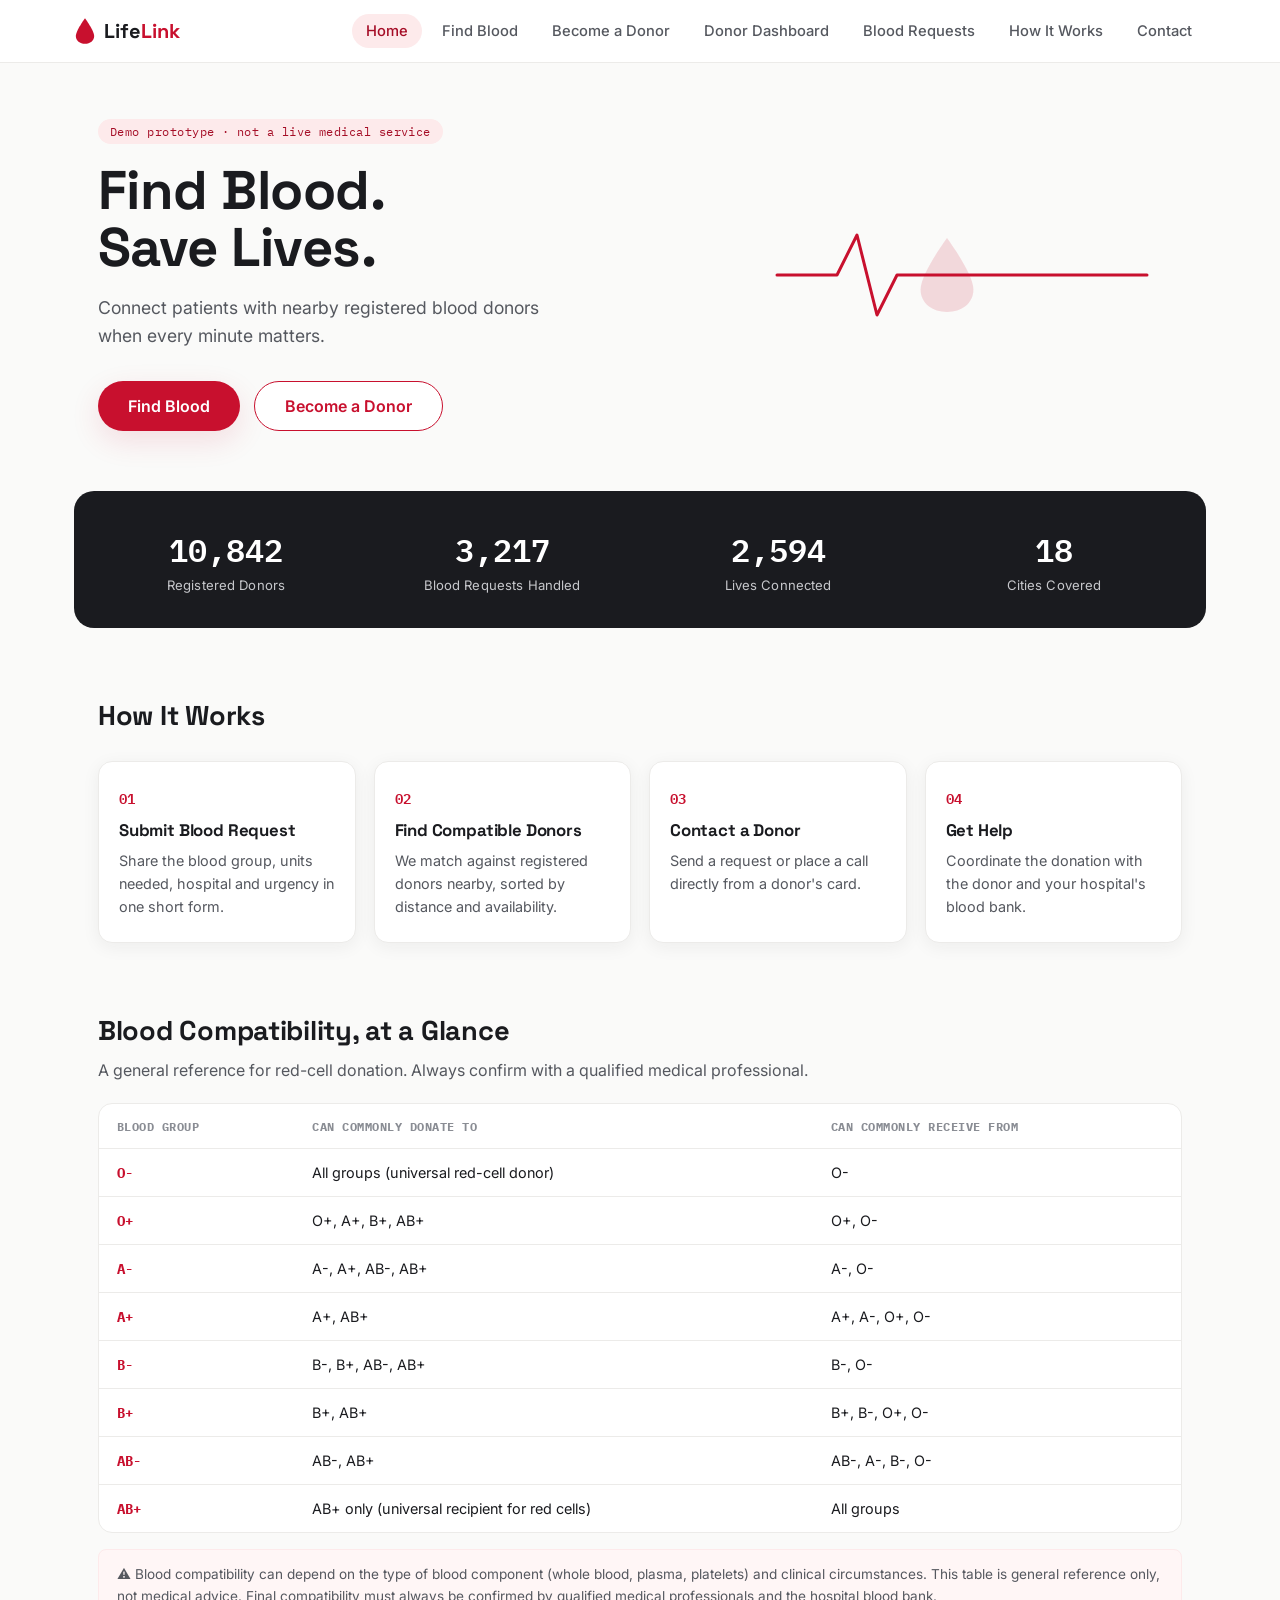
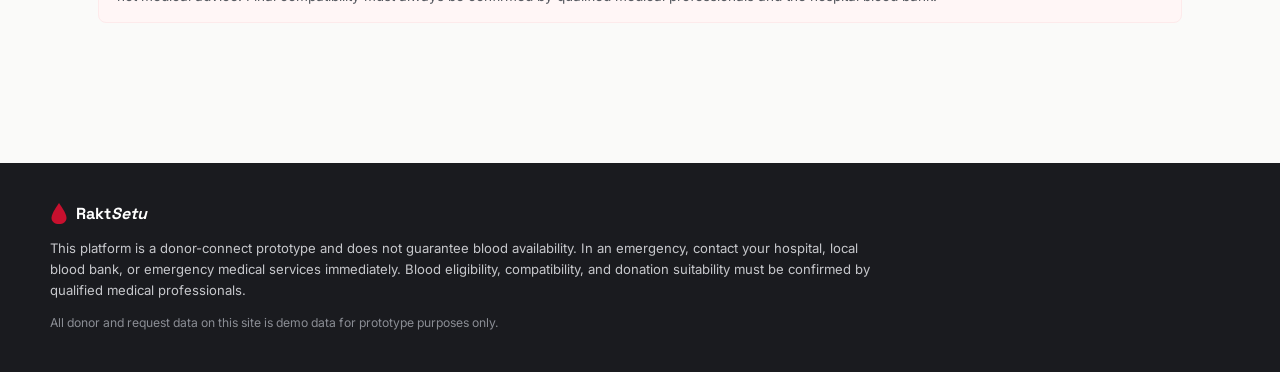
==== index.html @ 74fdc509 "Add files via upload" ====
<!DOCTYPE html>
<html lang="en">
<head>
<meta charset="UTF-8">
<meta name="viewport" content="width=device-width, initial-scale=1.0">
<title>LifeLink — Smart Blood Donation Network</title>
<link rel="stylesheet" href="style.css">
<link rel="preconnect" href="https://fonts.googleapis.com">
<link href="https://fonts.googleapis.com/css2?family=Space+Grotesk:wght@500;600;700&family=Inter:wght@400;500;600;700&family=IBM+Plex+Mono:wght@500;600&display=swap" rel="stylesheet">
</head>
<body>

<!-- ============ NAVIGATION ============ -->
<header class="site-header">
  <div class="nav-wrap">
    <a href="#" class="brand" data-nav="home">
      <svg class="brand-drop" viewBox="0 0 24 28" width="22" height="26"><path d="M12 0C12 0 2 13.5 2 19.5C2 24.75 6.48 28 12 28C17.52 28 22 24.75 22 19.5C22 13.5 12 0 12 0Z"/></svg>
      <span>Life<em>Link</em></span>
    </a>

    <nav class="main-nav" id="mainNav">
      <a href="#" data-nav="home" class="nav-link active">Home</a>
      <a href="#" data-nav="find" class="nav-link">Find Blood</a>
      <a href="#" data-nav="register" class="nav-link">Become a Donor</a>
      <a href="#" data-nav="dashboard" class="nav-link">Donor Dashboard</a>
      <a href="#" data-nav="requests" class="nav-link">Blood Requests</a>
      <a href="#" data-nav="about" class="nav-link">How It Works</a>
      <a href="#" data-nav="contact" class="nav-link">Contact</a>
    </nav>

    <button class="hamburger" id="hamburgerBtn" aria-label="Toggle navigation">
      <span></span><span></span><span></span>
    </button>
  </div>
</header>

<main id="app">

  <!-- ============ HOME ============ -->
  <section class="page active" id="page-home">

    <div class="hero">
      <div class="hero-copy">
        <span class="eyebrow">Demo prototype · not a live medical service</span>
        <h1>Find Blood.<br>Save Lives.</h1>
        <p class="hero-sub">Connect patients with nearby registered blood donors when every minute matters.</p>
        <div class="hero-actions">
          <button class="btn btn-primary btn-lg" data-nav="find">Find Blood</button>
          <button class="btn btn-outline btn-lg" data-nav="register">Become a Donor</button>
        </div>
      </div>
      <div class="hero-visual" aria-hidden="true">
        <svg class="pulse-line" viewBox="0 0 400 120" preserveAspectRatio="none">
          <polyline points="0,60 90,60 110,20 130,100 150,60 400,60" fill="none"/>
        </svg>
        <svg class="hero-drop" viewBox="0 0 24 28"><path d="M12 0C12 0 2 13.5 2 19.5C2 24.75 6.48 28 12 28C17.52 28 22 24.75 22 19.5C22 13.5 12 0 12 0Z"/></svg>
      </div>
    </div>

    <section class="stats-strip">
      <div class="stat"><span class="stat-num" data-count="10842">0</span><span class="stat-label">Registered Donors</span></div>
      <div class="stat"><span class="stat-num" data-count="3217">0</span><span class="stat-label">Blood Requests Handled</span></div>
      <div class="stat"><span class="stat-num" data-count="2594">0</span><span class="stat-label">Lives Connected</span></div>
      <div class="stat"><span class="stat-num" data-count="18">0</span><span class="stat-label">Cities Covered</span></div>
    </section>

    <section class="how-section">
      <h2>How It Works</h2>
      <div class="steps-grid">
        <div class="step-card">
          <span class="step-index">01</span>
          <h3>Submit Blood Request</h3>
          <p>Share the blood group, units needed, hospital and urgency in one short form.</p>
        </div>
        <div class="step-card">
          <span class="step-index">02</span>
          <h3>Find Compatible Donors</h3>
          <p>We match against registered donors nearby, sorted by distance and availability.</p>
        </div>
        <div class="step-card">
          <span class="step-index">03</span>
          <h3>Contact a Donor</h3>
          <p>Send a request or place a call directly from a donor's card.</p>
        </div>
        <div class="step-card">
          <span class="step-index">04</span>
          <h3>Get Help</h3>
          <p>Coordinate the donation with the donor and your hospital's blood bank.</p>
        </div>
      </div>
    </section>

    <section class="compat-section">
      <h2>Blood Compatibility, at a Glance</h2>
      <p class="section-sub">A general reference for red-cell donation. Always confirm with a qualified medical professional.</p>
      <div class="compat-table-wrap">
        <table class="compat-table">
          <thead><tr><th>Blood Group</th><th>Can commonly donate to</th><th>Can commonly receive from</th></tr></thead>
          <tbody id="compatTableBody"></tbody>
        </table>
      </div>
      <p class="disclaimer-note">⚠️ Blood compatibility can depend on the type of blood component (whole blood, plasma, platelets) and clinical circumstances. This table is general reference only, not medical advice. Final compatibility must always be confirmed by qualified medical professionals and the hospital blood bank.</p>
    </section>

  </section>

  <!-- ============ FIND BLOOD ============ -->
  <section class="page" id="page-find">
    <div class="page-head">
      <h1>Find Blood</h1>
      <p>Search registered donors near your hospital or locality.</p>
    </div>

    <div class="emergency-banner">
      🚨 <strong>Emergency?</strong> This platform does not guarantee blood availability. For urgent medical situations, contact your hospital, local blood bank, or emergency services immediately.
    </div>

    <div class="find-layout">
      <form class="card form-card" id="findForm">
        <h2>Request Details</h2>

        <label>Patient Name
          <input type="text" id="fPatientName" placeholder="e.g. Anita Sharma" required>
        </label>

        <label>Required Blood Group
          <select id="fBloodGroup" required>
            <option value="">Select blood group</option>
            <option>A+</option><option>A-</option>
            <option>B+</option><option>B-</option>
            <option>AB+</option><option>AB-</option>
            <option>O+</option><option>O-</option>
          </select>
        </label>

        <div class="form-row">
          <label>Units Required
            <input type="number" id="fUnits" min="1" max="10" value="1" required>
          </label>
          <label>Urgency
            <select id="fUrgency" required>
              <option value="Normal">Normal</option>
              <option value="Urgent">Urgent</option>
              <option value="Critical">Critical</option>
            </select>
          </label>
        </div>

        <label>Hospital Name
          <input type="text" id="fHospital" placeholder="e.g. City Hospital" required>
        </label>

        <div class="form-row">
          <label>City
            <select id="fCity" required>
              <option value="">Select city</option>
              <option>Delhi</option><option>Noida</option><option>Gurugram</option>
            </select>
          </label>
          <label>Area / Pincode
            <input type="text" id="fArea" placeholder="e.g. Rohini or 110085">
          </label>
        </div>

        <label>Contact Number
          <input type="tel" id="fContact" placeholder="10-digit mobile number" required pattern="[0-9]{10}">
        </label>

        <button type="submit" class="btn btn-primary btn-full">Find Donors</button>
        <p class="form-error" id="findFormError"></p>
      </form>

      <div class="results-col">
        <div class="results-toolbar" id="resultsToolbar" style="display:none;">
          <span id="resultsCount"></span>
          <select id="sortSelect">
            <option value="distance">Sort: Nearest first</option>
            <option value="available">Sort: Available donors first</option>
            <option value="recent">Sort: Recently active</option>
          </select>
        </div>
        <div class="donor-results" id="donorResults">
          <div class="empty-state">
            <svg viewBox="0 0 24 28" width="40" height="46"><path d="M12 0C12 0 2 13.5 2 19.5C2 24.75 6.48 28 12 28C17.52 28 22 24.75 22 19.5C22 13.5 12 0 12 0Z"/></svg>
            <p>Fill the form to search for compatible, nearby donors.</p>
          </div>
        </div>
      </div>
    </div>

    <p class="disclaimer-note footer-disclaimer">This platform is a donor-connect prototype and does not guarantee blood availability. In an emergency, contact your hospital, local blood bank, or emergency medical services immediately. Blood eligibility, compatibility, and donation suitability must be confirmed by qualified medical professionals.</p>
  </section>

  <!-- ============ REGISTER AS DONOR ============ -->
  <section class="page" id="page-register">
    <div class="page-head">
      <h1>Become a Donor</h1>
      <p>Register once — help save lives whenever you're available.</p>
    </div>

    <form class="card form-card wide" id="registerForm">
      <div class="form-row">
        <label>Full Name
          <input type="text" id="rName" required>
        </label>
        <label>Age
          <input type="number" id="rAge" min="18" max="65" required>
        </label>
      </div>

      <div class="form-row">
        <label>Blood Group
          <select id="rBloodGroup" required>
            <option value="">Select blood group</option>
            <option>A+</option><option>A-</option>
            <option>B+</option><option>B-</option>
            <option>AB+</option><option>AB-</option>
            <option>O+</option><option>O-</option>
          </select>
        </label>
        <label>Phone Number
          <input type="tel" id="rPhone" placeholder="10-digit mobile number" pattern="[0-9]{10}" required>
        </label>
      </div>

      <div class="form-row">
        <label>City
          <select id="rCity" required>
            <option value="">Select city</option>
            <option>Delhi</option><option>Noida</option><option>Gurugram</option>
          </select>
        </label>
        <label>Area
          <input type="text" id="rArea" placeholder="e.g. Dwarka" required>
        </label>
      </div>

      <div class="form-row">
        <label>Pincode
          <input type="text" id="rPincode" placeholder="e.g. 110075">
        </label>
        <label>Email
          <input type="email" id="rEmail" required>
        </label>
      </div>

      <div class="form-row">
        <label>Last Donation Date
          <input type="date" id="rLastDonation">
        </label>
        <label>Availability
          <select id="rAvailability" required>
            <option value="true">Available now</option>
            <option value="false">Not available currently</option>
          </select>
        </label>
      </div>

      <label>Profile Photo <span class="optional-tag">optional</span>
        <input type="file" id="rPhoto" accept="image/*">
      </label>

      <label class="checkbox-row">
        <input type="checkbox" id="rConsent" required>
        <span>I agree to be contacted for blood donation requests.</span>
      </label>

      <p class="privacy-note">🔒 We only store what's needed to match you with nearby requests. Your phone number is never shown publicly — requesters contact you through the platform.</p>

      <button type="submit" class="btn btn-primary btn-full">Register as Donor</button>
      <p class="form-error" id="registerFormError"></p>
    </form>
  </section>

  <!-- ============ DONOR DASHBOARD ============ -->
  <section class="page" id="page-dashboard">
    <div class="page-head">
      <h1 id="dashboardWelcome">Donor Dashboard</h1>
      <p>Manage your availability and respond to nearby requests.</p>
    </div>

    <div id="dashboardContent"></div>
  </section>

  <!-- ============ BLOOD REQUESTS ============ -->
  <section class="page" id="page-requests">
    <div class="page-head">
      <h1>Active Blood Requests</h1>
      <p>Live requests from patients and hospitals near you.</p>
    </div>
    <div class="requests-grid" id="requestsGrid"></div>
  </section>

  <!-- ============ ABOUT ============ -->
  <section class="page" id="page-about">
    <div class="page-head">
      <h1>How LifeLink Works</h1>
      <p>A donor-connect layer that sits between patients and the hospital blood bank — never a replacement for either.</p>
    </div>

    <div class="about-grid">
      <div class="card about-card">
        <h3>For patients &amp; families</h3>
        <p>When a hospital doesn't have your required blood type in stock, LifeLink helps you quickly reach nearby registered donors who match your need, so you can coordinate directly while the hospital handles the medical process.</p>
      </div>
      <div class="card about-card">
        <h3>For donors</h3>
        <p>Register once, set your availability, and get notified about nearby requests that match your blood group — donate on your own terms, whenever you're able to.</p>
      </div>
      <div class="card about-card">
        <h3>What this platform is not</h3>
        <p>LifeLink is a prototype donor directory. It does not verify medical eligibility, guarantee blood availability, or replace a hospital blood bank. Always confirm compatibility and eligibility with medical professionals.</p>
      </div>
    </div>

    <section class="compat-section">
      <h2>Blood Compatibility Reference</h2>
      <div class="compat-table-wrap">
        <table class="compat-table">
          <thead><tr><th>Blood Group</th><th>Can commonly donate to</th><th>Can commonly receive from</th></tr></thead>
          <tbody id="compatTableBodyAbout"></tbody>
        </table>
      </div>
      <p class="disclaimer-note">⚠️ Blood compatibility can depend on the type of blood component and clinical circumstances. Final compatibility must always be confirmed by qualified medical professionals and the hospital blood bank.</p>
    </section>
  </section>

  <!-- ============ CONTACT ============ -->
  <section class="page" id="page-contact">
    <div class="page-head">
      <h1>Contact</h1>
      <p>Questions about the prototype, or want to report an issue?</p>
    </div>

    <form class="card form-card" id="contactForm">
      <label>Name
        <input type="text" id="cName" required>
      </label>
      <label>Email
        <input type="email" id="cEmail" required>
      </label>
      <label>Message
        <textarea id="cMessage" rows="5" required></textarea>
      </label>
      <button type="submit" class="btn btn-primary btn-full">Send Message</button>
      <p class="form-error" id="contactFormError"></p>
    </form>

    <div class="card contact-emergency">
      <h3>Medical emergency?</h3>
      <p>Don't wait on this form. Call your hospital or local emergency services immediately.</p>
    </div>
  </section>

</main>

<!-- ============ FOOTER ============ -->
<footer class="site-footer">
  <div class="footer-wrap">
    <div class="footer-brand">
      <svg class="brand-drop" viewBox="0 0 24 28" width="18" height="21"><path d="M12 0C12 0 2 13.5 2 19.5C2 24.75 6.48 28 12 28C17.52 28 22 24.75 22 19.5C22 13.5 12 0 12 0Z"/></svg>
      <span>Rakt<em>Setu</em></span>
    </div>
    <p class="footer-disclaimer">This platform is a donor-connect prototype and does not guarantee blood availability. In an emergency, contact your hospital, local blood bank, or emergency medical services immediately. Blood eligibility, compatibility, and donation suitability must be confirmed by qualified medical professionals.</p>
    <p class="footer-demo-tag">All donor and request data on this site is demo data for prototype purposes only.</p>
  </div>
</footer>

<!-- ============ MODAL ============ -->
<div class="modal-overlay" id="modalOverlay">
  <div class="modal-box">
    <button class="modal-close" id="modalClose" aria-label="Close">&times;</button>
    <div id="modalContent"></div>
  </div>
</div>

<!-- ============ TOAST ============ -->
<div class="toast" id="toast"></div>

<script src="script.js"></script>
</body>
</html>
---- style.css ----
:root{
  --red-600: #C8102E;
  --red-700: #A50D26;
  --red-100: #FDEAEB;
  --red-50:  #FFF6F6;
  --ink-900: #1A1B1F;
  --ink-600: #55585F;
  --ink-400: #8A8D94;
  --line: #ECEBE9;
  --surface: #FFFFFF;
  --bg: #FAFAF9;
  --ok-green: #1E8E5A;
  --warn-amber: #B8791A;
  --crit-red: #C8102E;

  --font-display: 'Space Grotesk', sans-serif;
  --font-body: 'Inter', sans-serif;
  --font-mono: 'IBM Plex Mono', monospace;

  --radius-lg: 20px;
  --radius-md: 14px;
  --radius-sm: 8px;
  --shadow-soft: 0 4px 18px rgba(26,27,31,0.06);
  --shadow-lift: 0 10px 30px rgba(200,16,46,0.12);
}

*{box-sizing:border-box;}
html{scroll-behavior:smooth;}
body{
  margin:0;
  font-family:var(--font-body);
  color:var(--ink-900);
  background:var(--bg);
  -webkit-font-smoothing:antialiased;
}
h1,h2,h3{font-family:var(--font-display); margin:0; letter-spacing:-0.01em;}
p{color:var(--ink-600); line-height:1.6; margin:0;}
a{text-decoration:none; color:inherit;}
button{font-family:inherit; cursor:pointer;}
:focus-visible{outline:2px solid var(--red-600); outline-offset:2px;}

@media (prefers-reduced-motion: reduce){
  *{animation-duration:0.001ms !important; transition-duration:0.001ms !important;}
}

/* ============ HEADER / NAV ============ */
.site-header{
  position:sticky; top:0; z-index:100;
  background:rgba(255,255,255,0.92);
  backdrop-filter:blur(8px);
  border-bottom:1px solid var(--line);
}
.nav-wrap{
  max-width:1180px; margin:0 auto;
  display:flex; align-items:center; justify-content:space-between;
  padding:14px 24px;
}
.brand{
  display:flex; align-items:center; gap:8px;
  font-family:var(--font-display); font-weight:700; font-size:1.25rem;
  color:var(--ink-900);
}
.brand em{font-style:normal; color:var(--red-600);}
.brand-drop path, .hero-drop path{fill:var(--red-600);}
.main-nav{display:flex; gap:6px;}
.nav-link{
  padding:8px 14px; border-radius:999px; font-size:0.92rem; font-weight:500;
  color:var(--ink-600); transition:background .15s, color .15s;
}
.nav-link:hover{background:var(--red-50); color:var(--red-600);}
.nav-link.active{background:var(--red-100); color:var(--red-700);}

.hamburger{
  display:none; flex-direction:column; gap:5px; background:none; border:none; padding:8px;
}
.hamburger span{width:22px; height:2px; background:var(--ink-900); border-radius:2px;}

/* ============ PAGES ============ */
.page{display:none; max-width:1180px; margin:0 auto; padding:0 24px 60px;}
.page.active{display:block; animation:fadeIn .35s ease;}
@keyframes fadeIn{from{opacity:0; transform:translateY(6px);} to{opacity:1; transform:translateY(0);}}

.page-head{padding:48px 0 28px;}
.page-head h1{font-size:2rem; margin-bottom:8px;}

/* ============ HERO ============ */
.hero{
  max-width:1180px; margin:0 auto; padding:56px 24px 40px;
  display:grid; grid-template-columns:1.1fr 0.9fr; gap:40px; align-items:center;
}
.eyebrow{
  display:inline-block; font-family:var(--font-mono); font-size:0.72rem; letter-spacing:0.04em;
  color:var(--red-700); background:var(--red-100); padding:5px 12px; border-radius:999px; margin-bottom:18px;
}
.hero-copy h1{font-size:3.4rem; line-height:1.05; font-weight:700;}
.hero-sub{font-size:1.1rem; margin:18px 0 30px; max-width:480px;}
.hero-actions{display:flex; gap:14px; flex-wrap:wrap;}

.hero-visual{position:relative; height:260px; display:flex; align-items:center; justify-content:center;}
.pulse-line{width:100%; max-width:400px; overflow:visible;}
.pulse-line polyline{
  stroke:var(--red-600); stroke-width:3; stroke-linecap:round; stroke-linejoin:round;
  stroke-dasharray:900; stroke-dashoffset:900;
  animation:drawLine 2.6s ease-out forwards infinite;
}
@keyframes drawLine{
  0%{stroke-dashoffset:900;}
  60%{stroke-dashoffset:0;}
  100%{stroke-dashoffset:-30;}
}
.hero-drop{width:64px; height:74px; position:absolute; opacity:0.14;}
.hero-drop path{fill:var(--red-600);}

/* ============ BUTTONS ============ */
.btn{
  display:inline-flex; align-items:center; justify-content:center;
  border-radius:999px; border:none; font-weight:600; font-size:0.95rem;
  padding:12px 24px; transition:transform .12s ease, box-shadow .12s ease, background .12s ease;
}
.btn:hover{transform:translateY(-1px);}
.btn:active{transform:translateY(0);}
.btn-primary{background:var(--red-600); color:#fff; box-shadow:var(--shadow-lift);}
.btn-primary:hover{background:var(--red-700);}
.btn-outline{background:#fff; color:var(--red-600); border:1.5px solid var(--red-600);}
.btn-outline:hover{background:var(--red-50);}
.btn-lg{padding:14px 30px; font-size:1rem;}
.btn-full{width:100%; margin-top:8px;}
.btn-sm{padding:8px 16px; font-size:0.85rem;}
.btn-ghost{background:var(--line); color:var(--ink-700, var(--ink-900));}
.btn-ghost:hover{background:#e2e1de;}

/* ============ STATS ============ */
.stats-strip{
  max-width:1180px; margin:20px auto 0; padding:34px 24px;
  display:grid; grid-template-columns:repeat(4,1fr); gap:20px;
  background:var(--ink-900); border-radius:var(--radius-lg);
}
.stat{text-align:center; color:#fff;}
.stat-num{
  display:block; font-family:var(--font-mono); font-size:2rem; font-weight:600;
  color:#fff;
}
.stat-label{font-size:0.82rem; color:#C7C8CC; letter-spacing:0.01em;}

/* ============ HOW IT WORKS ============ */
.how-section{max-width:1180px; margin:70px auto 0; padding:0 24px;}
.how-section h2, .compat-section h2{font-size:1.7rem; margin-bottom:10px;}
.steps-grid{
  display:grid; grid-template-columns:repeat(4,1fr); gap:18px; margin-top:28px;
}
.step-card{
  background:var(--surface); border:1px solid var(--line); border-radius:var(--radius-md);
  padding:24px 20px; box-shadow:var(--shadow-soft);
}
.step-index{
  font-family:var(--font-mono); color:var(--red-600); font-weight:600; font-size:0.85rem;
}
.step-card h3{font-size:1.05rem; margin:10px 0 8px;}
.step-card p{font-size:0.9rem;}

/* ============ COMPATIBILITY TABLE ============ */
.compat-section{max-width:1180px; margin:70px auto 0; padding:0 24px 20px;}
.section-sub{margin-bottom:20px;}
.compat-table-wrap{
  overflow-x:auto; border:1px solid var(--line); border-radius:var(--radius-md); background:#fff;
}
.compat-table{width:100%; border-collapse:collapse; font-size:0.9rem;}
.compat-table th, .compat-table td{padding:14px 18px; text-align:left; border-bottom:1px solid var(--line);}
.compat-table th{font-family:var(--font-mono); font-size:0.78rem; color:var(--ink-400); text-transform:uppercase; letter-spacing:0.04em;}
.compat-table tr:last-child td{border-bottom:none;}
.compat-table td:first-child{font-weight:700; color:var(--red-600); font-family:var(--font-mono);}

.disclaimer-note{
  margin-top:16px; font-size:0.85rem; background:var(--red-50); border:1px solid var(--red-100);
  padding:14px 18px; border-radius:var(--radius-sm); color:var(--ink-600);
}

/* ============ EMERGENCY BANNER ============ */
.emergency-banner{
  background:var(--red-100); color:var(--red-700); border:1px solid #F6C6CB;
  padding:14px 18px; border-radius:var(--radius-sm); font-size:0.9rem; margin-bottom:28px;
}

/* ============ FORMS ============ */
.card{
  background:var(--surface); border:1px solid var(--line); border-radius:var(--radius-lg);
  box-shadow:var(--shadow-soft); padding:28px;
}
.form-card h2{font-size:1.2rem; margin-bottom:18px;}
.form-card{display:flex; flex-direction:column; gap:16px;}
.form-card.wide{max-width:720px; margin:0 auto;}
.form-row{display:grid; grid-template-columns:1fr 1fr; gap:16px;}
label{display:flex; flex-direction:column; gap:6px; font-size:0.85rem; font-weight:600; color:var(--ink-900);}
.optional-tag{font-weight:400; color:var(--ink-400); font-size:0.75rem;}
input, select, textarea{
  font-family:inherit; font-size:0.92rem; font-weight:400;
  padding:11px 13px; border:1.5px solid var(--line); border-radius:var(--radius-sm);
  background:#fff; color:var(--ink-900);
  transition:border-color .15s;
}
input:focus, select:focus, textarea:focus{border-color:var(--red-600);}
.checkbox-row{flex-direction:row; align-items:center; gap:10px; font-weight:400; font-size:0.87rem;}
.checkbox-row input{width:auto;}
.form-error{color:var(--red-600); font-size:0.85rem; min-height:1em;}
.privacy-note{font-size:0.82rem; background:var(--bg); border:1px solid var(--line); padding:12px 14px; border-radius:var(--radius-sm); color:var(--ink-600);}

/* ============ FIND BLOOD LAYOUT ============ */
.find-layout{display:grid; grid-template-columns:0.85fr 1.15fr; gap:28px; align-items:start;}
.results-toolbar{
  display:flex; justify-content:space-between; align-items:center; margin-bottom:14px; font-size:0.85rem; color:var(--ink-600);
}
.results-toolbar select{padding:7px 10px; font-size:0.82rem;}
.donor-results{display:flex; flex-direction:column; gap:14px;}

.empty-state{
  text-align:center; padding:60px 30px; color:var(--ink-400); border:1.5px dashed var(--line); border-radius:var(--radius-md);
}
.empty-state svg path{fill:var(--ink-400);}
.empty-state p{margin-top:12px; color:var(--ink-400);}
.no-match-box{
  padding:30px; border:1.5px dashed var(--line); border-radius:var(--radius-md); text-align:center;
}
.no-match-box h3{font-size:1.05rem; margin-bottom:8px;}
.no-match-box p{margin-bottom:18px;}
.no-match-actions{display:flex; flex-wrap:wrap; gap:10px; justify-content:center;}

/* ============ DONOR CARD ============ */
.donor-card{
  display:flex; align-items:center; gap:16px; padding:18px 20px;
  background:#fff; border:1px solid var(--line); border-radius:var(--radius-md); box-shadow:var(--shadow-soft);
  transition:box-shadow .15s, transform .15s;
}
.donor-card:hover{box-shadow:var(--shadow-lift); transform:translateY(-2px);}
.donor-avatar{
  width:52px; height:52px; border-radius:50%; background:var(--red-100); color:var(--red-700);
  display:flex; align-items:center; justify-content:center; font-family:var(--font-display); font-weight:700; font-size:1.05rem;
  flex-shrink:0;
}
.donor-info{flex:1; min-width:0;}
.donor-info h4{font-family:var(--font-display); font-size:1.02rem; margin-bottom:2px;}
.donor-meta{display:flex; flex-wrap:wrap; gap:8px; font-size:0.8rem; color:var(--ink-600); margin-top:6px;}
.tag{padding:3px 10px; border-radius:999px; font-size:0.75rem; font-weight:600;}
.tag-group{background:var(--red-100); color:var(--red-700); font-family:var(--font-mono);}
.tag-available{background:#E6F5EC; color:var(--ok-green);}
.tag-unavailable{background:#F1F1EF; color:var(--ink-400);}
.donor-actions{display:flex; flex-direction:column; gap:8px; flex-shrink:0;}

/* ============ REQUEST CARDS ============ */
.requests-grid{display:grid; grid-template-columns:repeat(auto-fill, minmax(280px,1fr)); gap:18px; padding-bottom:40px;}
.request-card{
  background:#fff; border:1px solid var(--line); border-radius:var(--radius-md); padding:20px; box-shadow:var(--shadow-soft);
  border-left:4px solid var(--line);
  display:flex; flex-direction:column; gap:10px;
}
.request-card.urgency-Normal{border-left-color:var(--ink-400);}
.request-card.urgency-Urgent{border-left-color:var(--warn-amber);}
.request-card.urgency-Critical{border-left-color:var(--crit-red);}
.request-top{display:flex; justify-content:space-between; align-items:flex-start;}
.request-group{font-family:var(--font-mono); font-size:1.3rem; font-weight:700; color:var(--red-600);}
.urgency-badge{font-size:0.72rem; font-weight:700; padding:4px 10px; border-radius:999px; text-transform:uppercase; letter-spacing:0.03em;}
.urgency-badge.urgency-Normal{background:#F1F1EF; color:var(--ink-600);}
.urgency-badge.urgency-Urgent{background:#FCEFDC; color:var(--warn-amber);}
.urgency-badge.urgency-Critical{background:var(--red-100); color:var(--crit-red);}
.request-detail{font-size:0.85rem; color:var(--ink-600);}
.request-detail strong{color:var(--ink-900);}
.request-time{font-size:0.75rem; color:var(--ink-400); font-family:var(--font-mono);}
.request-actions{display:flex; gap:8px; margin-top:6px;}

/* ============ DASHBOARD ============ */
.dashboard-cards{display:grid; grid-template-columns:repeat(auto-fit, minmax(180px,1fr)); gap:16px; margin-bottom:32px;}
.dash-card{
  background:#fff; border:1px solid var(--line); border-radius:var(--radius-md); padding:20px; box-shadow:var(--shadow-soft);
}
.dash-card .dash-label{font-size:0.78rem; color:var(--ink-400); text-transform:uppercase; letter-spacing:0.03em; font-family:var(--font-mono);}
.dash-card .dash-value{font-family:var(--font-display); font-size:1.4rem; margin-top:6px; font-weight:700;}

.availability-toggle{
  display:flex; align-items:center; gap:14px; background:#fff; border:1px solid var(--line);
  border-radius:var(--radius-md); padding:18px 22px; box-shadow:var(--shadow-soft); margin-bottom:32px;
}
.switch{position:relative; width:48px; height:26px; flex-shrink:0;}
.switch input{opacity:0; width:0; height:0;}
.slider{
  position:absolute; cursor:pointer; inset:0; background:var(--line); border-radius:999px; transition:.2s;
}
.slider::before{
  content:""; position:absolute; height:20px; width:20px; left:3px; top:3px; background:#fff; border-radius:50%; transition:.2s;
  box-shadow:0 1px 3px rgba(0,0,0,0.2);
}
.switch input:checked + .slider{background:var(--ok-green);}
.switch input:checked + .slider::before{transform:translateX(22px);}

.dashboard-empty{
  text-align:center; padding:50px 20px; color:var(--ink-400); border:1.5px dashed var(--line); border-radius:var(--radius-md);
}

/* ============ ABOUT ============ */
.about-grid{display:grid; grid-template-columns:repeat(3,1fr); gap:18px; margin-bottom:20px;}
.about-card h3{font-size:1.05rem; margin-bottom:10px;}
.about-card p{font-size:0.9rem;}

.contact-emergency{margin-top:20px; border-left:4px solid var(--red-600);}
.contact-emergency h3{font-size:1rem; margin-bottom:6px;}

/* ============ MODAL ============ */
.modal-overlay{
  position:fixed; inset:0; background:rgba(26,27,31,0.5); display:none; align-items:center; justify-content:center;
  z-index:1000; padding:20px;
}
.modal-overlay.open{display:flex; animation:fadeIn .2s ease;}
.modal-box{
  background:#fff; border-radius:var(--radius-lg); padding:30px; max-width:420px; width:100%;
  box-shadow:0 20px 50px rgba(0,0,0,0.25); position:relative; text-align:center;
}
.modal-close{
  position:absolute; top:14px; right:16px; background:none; border:none; font-size:1.3rem; color:var(--ink-400);
}
.modal-icon{font-size:2.2rem; margin-bottom:10px;}
.modal-box h3{font-size:1.15rem; margin-bottom:8px;}
.modal-box p{font-size:0.9rem; margin-bottom:6px;}
.modal-actions{margin-top:18px; display:flex; gap:10px; justify-content:center; flex-wrap:wrap;}

/* ============ TOAST ============ */
.toast{
  position:fixed; bottom:24px; left:50%; transform:translateX(-50%) translateY(20px);
  background:var(--ink-900); color:#fff; padding:12px 22px; border-radius:999px; font-size:0.88rem;
  opacity:0; pointer-events:none; transition:opacity .25s, transform .25s; z-index:1100;
}
.toast.show{opacity:1; transform:translateX(-50%) translateY(0);}

/* ============ FOOTER ============ */
.site-footer{background:var(--ink-900); color:#C7C8CC; margin-top:60px; padding:40px 24px;}
.footer-wrap{max-width:1180px; margin:0 auto;}
.footer-brand{display:flex; align-items:center; gap:8px; font-family:var(--font-display); font-weight:700; color:#fff; margin-bottom:14px;}
.footer-brand .brand-drop path{fill:var(--red-600);}
.footer-disclaimer{font-size:0.82rem; max-width:820px; line-height:1.6; color:#C7C8CC;}
.footer-demo-tag{font-size:0.76rem; margin-top:12px; color:#8A8D94;}

/* ============ RESPONSIVE ============ */
@media (max-width: 960px){
  .hero{grid-template-columns:1fr; text-align:center;}
  .hero-copy p{margin-left:auto; margin-right:auto;}
  .hero-actions{justify-content:center;}
  .stats-strip{grid-template-columns:repeat(2,1fr);}
  .steps-grid{grid-template-columns:repeat(2,1fr);}
  .find-layout{grid-template-columns:1fr;}
  .about-grid{grid-template-columns:1fr;}
}

@media (max-width: 720px){
  .main-nav{
    position:fixed; top:63px; left:0; right:0; background:#fff; border-bottom:1px solid var(--line);
    flex-direction:column; padding:10px 20px 20px; gap:2px;
    transform:translateY(-130%); opacity:0; transition:transform .25s ease, opacity .2s ease; pointer-events:none;
  }
  .main-nav.open{transform:translateY(0); opacity:1; pointer-events:auto;}
  .hamburger{display:flex;}
  .hero-copy h1{font-size:2.3rem;}
  .form-row{grid-template-columns:1fr;}
  .steps-grid{grid-template-columns:1fr;}
  .stats-strip{grid-template-columns:repeat(2,1fr); border-radius:var(--radius-md);}
  .donor-card{flex-wrap:wrap;}
  .donor-actions{flex-direction:row; width:100%;}
  .donor-actions .btn{flex:1;}
}
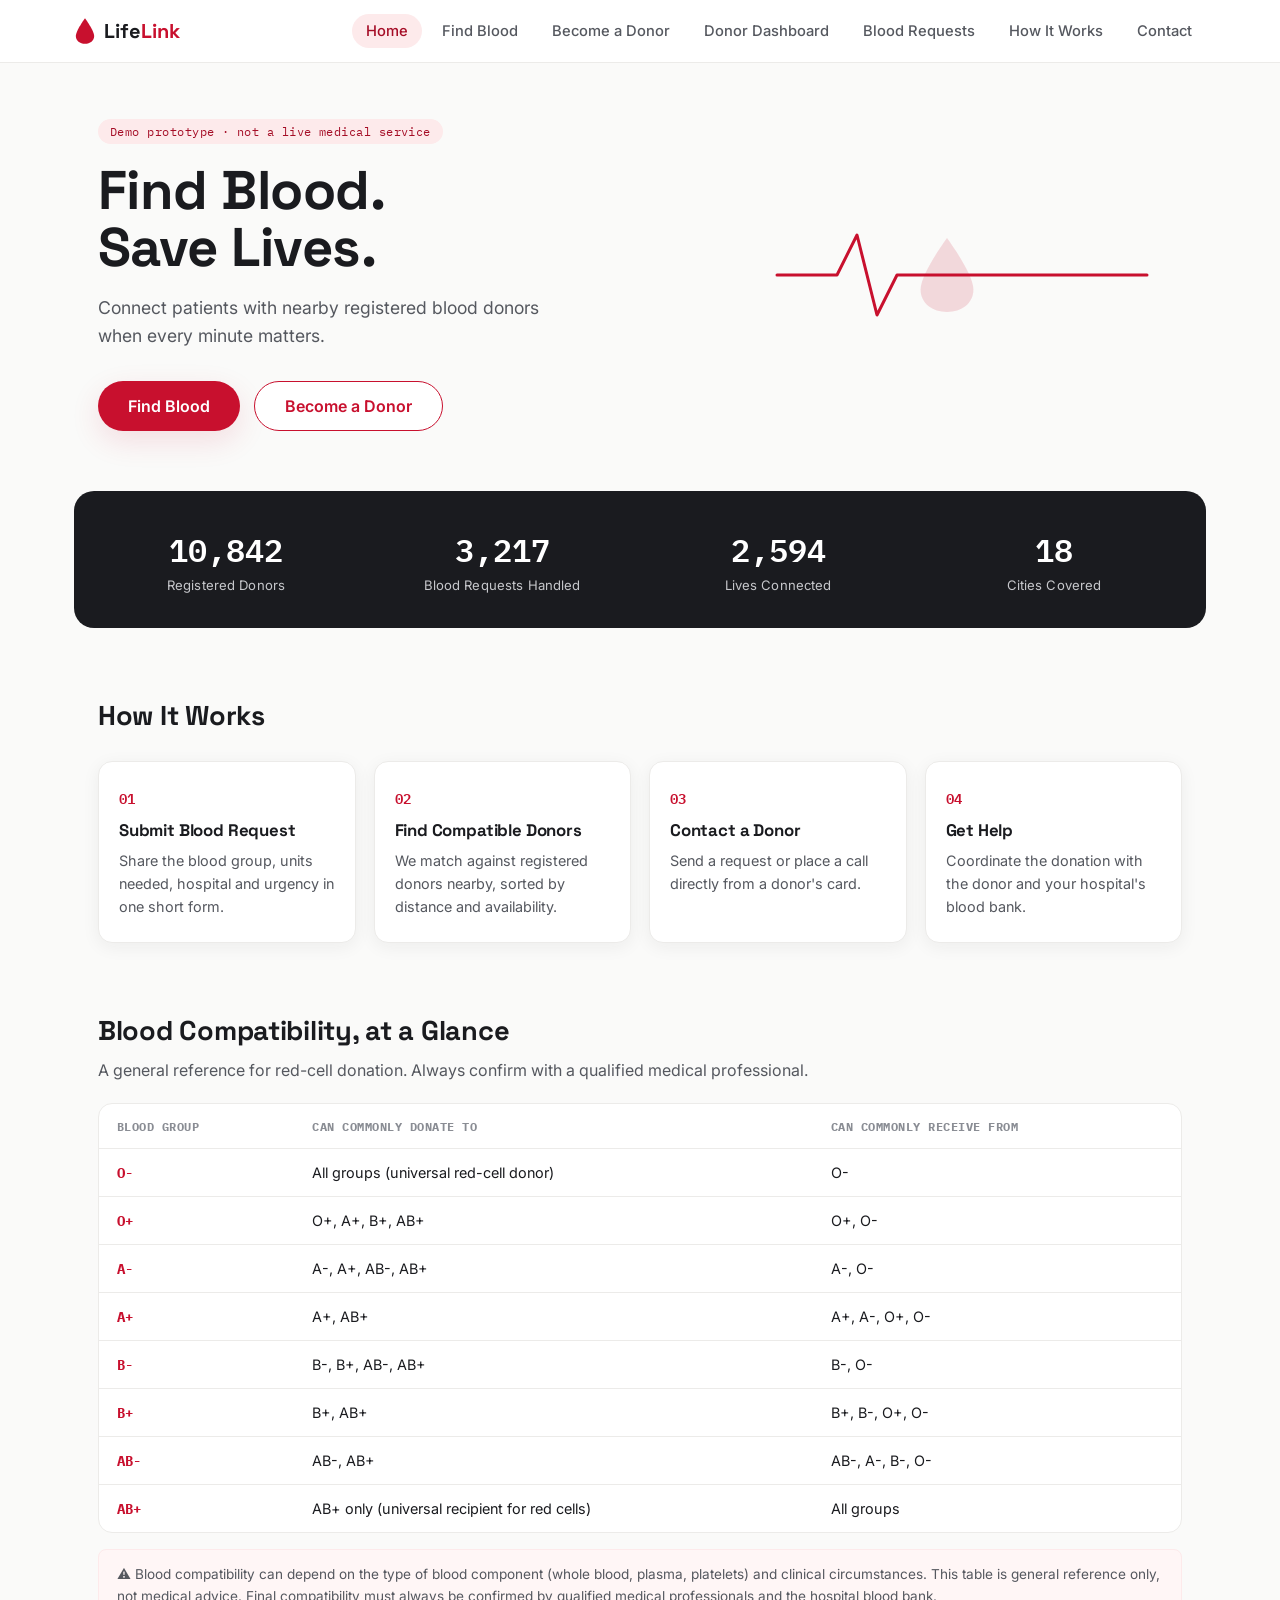
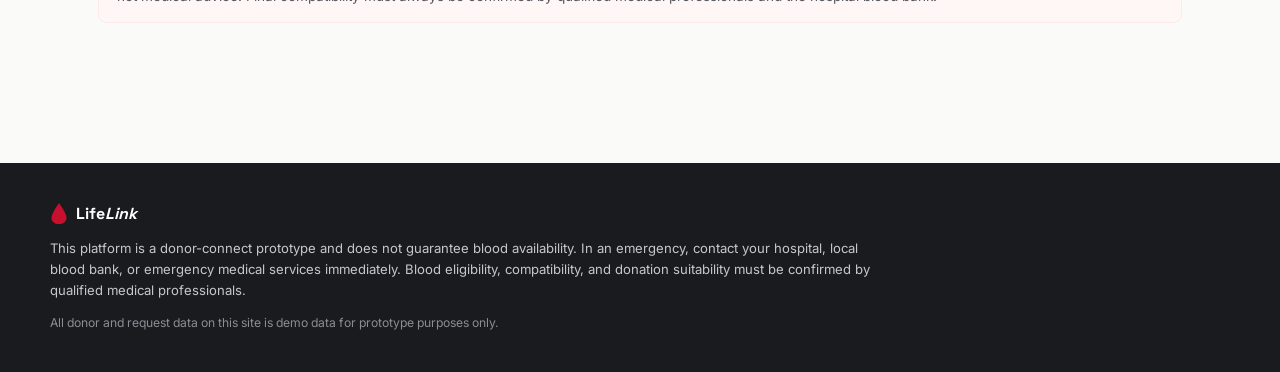
==== commit 5326dd17: "Update index.html" ====
--- a/index.html
+++ b/index.html
@@ -359,7 +359,7 @@
   <div class="footer-wrap">
     <div class="footer-brand">
       <svg class="brand-drop" viewBox="0 0 24 28" width="18" height="21"><path d="M12 0C12 0 2 13.5 2 19.5C2 24.75 6.48 28 12 28C17.52 28 22 24.75 22 19.5C22 13.5 12 0 12 0Z"/></svg>
-      <span>Rakt<em>Setu</em></span>
+      <span>Life<em>Link</em></span>
     </div>
     <p class="footer-disclaimer">This platform is a donor-connect prototype and does not guarantee blood availability. In an emergency, contact your hospital, local blood bank, or emergency medical services immediately. Blood eligibility, compatibility, and donation suitability must be confirmed by qualified medical professionals.</p>
     <p class="footer-demo-tag">All donor and request data on this site is demo data for prototype purposes only.</p>
